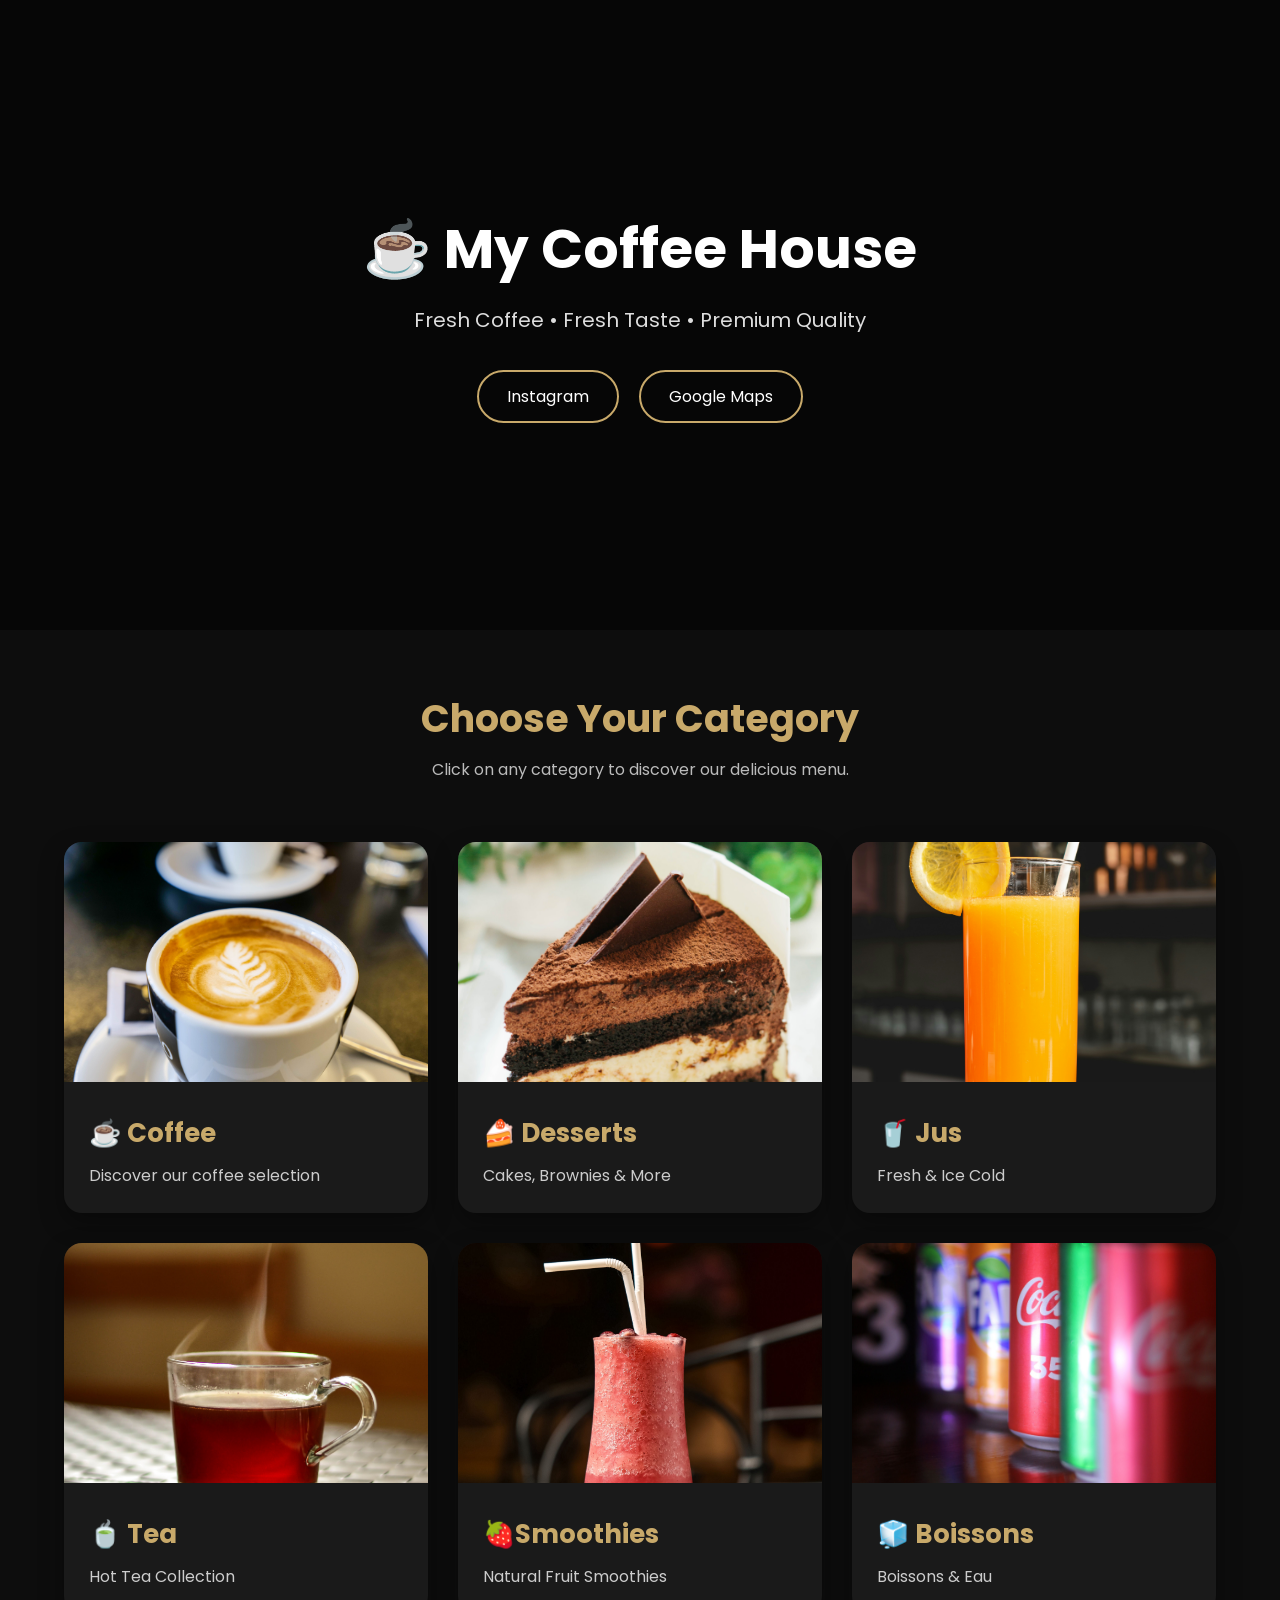
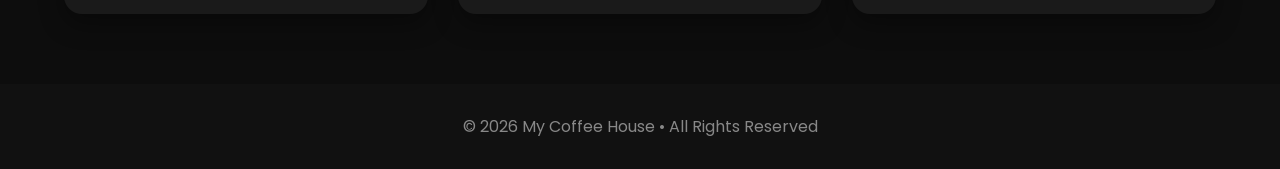
==== index.html @ de6001b2 "done" ====
<!DOCTYPE html>
<html lang="en">
  <head>
    <meta charset="UTF-8" />
    <meta name="viewport" content="width=device-width, initial-scale=1.0" />
    <title>My Coffee House</title>

    <link rel="preconnect" href="https://fonts.googleapis.com" />
    <link rel="preconnect" href="https://fonts.gstatic.com" crossorigin />
    <link
      href="https://fonts.googleapis.com/css2?family=Poppins:wght@300;400;500;600;700&display=swap"
      rel="stylesheet"
    />

    <link rel="stylesheet" href="styles.css" />
  </head>

  <body>
    <header class="hero">
      <div class="overlay"></div>

      <div class="hero-content">
        <h1>☕ My Coffee House</h1>

        <p>Fresh Coffee • Fresh Taste • Premium Quality</p>

        <div class="socials">
          <a href="https://instagram.com" target="_blank"> Instagram </a>

          <a href="https://maps.google.com" target="_blank"> Google Maps </a>
        </div>
      </div>
    </header>

    <section class="welcome">
      <h2>Choose Your Category</h2>

      <p>Click on any category to discover our delicious menu.</p>
    </section>

    <section class="categories">
      <a href="coffe.html" class="category-card">
        <img src="images/coffe.jpg" alt="Coffee" />

        <div class="content">
          <h3>☕ Coffee</h3>

          <span>Discover our coffee selection</span>
        </div>
      </a>

      <a href="desserts.html" class="category-card">
        <img src="images/dessert.jpg" alt="Desserts" />

        <div class="content">
          <h3>🍰 Desserts</h3>

          <span>Cakes, Brownies & More</span>
        </div>
      </a>

      <a href="Jus.html" class="category-card">
        <img src="images/cold.jpg" alt="Cold Drinks" />

        <div class="content">
          <h3>🥤 Jus</h3>

          <span>Fresh & Ice Cold</span>
        </div>
      </a>

      <a href="thé.html" class="category-card">
        <img src="images/tea.jpg" alt="Tea" />

        <div class="content">
          <h3>🍵 Tea</h3>

          <span>Hot Tea Collection</span>
        </div>
      </a>

      <a href="smoothies.html" class="category-card">
        <img src="images/smoothie.jpg" alt="Smoothies" />

        <div class="content">
          <h3>🍓Smoothies</h3>

          <span>Natural Fruit Smoothies</span>
        </div>
      </a>

      <a href="boissons.html" class="category-card">
        <img src="images/boissons.jpg" alt="Snacks" />

        <div class="content">
          <h3>🧊 Boissons</h3>

          <span>Boissons & Eau</span>
        </div>
      </a>
    </section>

    <footer>
      <p>© 2026 My Coffee House • All Rights Reserved</p>
    </footer>
  </body>
</html>
---- styles.css ----
*{
    margin:0;
    padding:0;
    box-sizing:border-box;
}

html{
    scroll-behavior:smooth;
}

body{
    font-family:'Poppins',sans-serif;
    background:#0d0d0d;
    color:#fff;
}

/* HERO */

.hero{
    position:relative;
    height:70vh;
    background:url("https://images.unsplash.com/photo-1501339847302-ac426a4a7cbb") center/cover no-repeat;
    display:flex;
    justify-content:center;
    align-items:center;
    text-align:center;
}

.overlay{
    position:absolute;
    inset:0;
    background:rgba(0,0,0,.55);
}

.hero-content{
    position:relative;
    z-index:2;
}

.hero h1{
    font-size:55px;
    margin-bottom:15px;
    color:#fff;
}

.hero p{
    color:#ddd;
    font-size:20px;
}

.socials{
    margin-top:35px;
    display:flex;
    justify-content:center;
    gap:20px;
    flex-wrap:wrap;
}

.socials a{
    text-decoration:none;
    color:#fff;
    border:2px solid #c8a96a;
    padding:12px 28px;
    border-radius:40px;
    transition:.3s;
}

.socials a:hover{
    background:#c8a96a;
    color:#111;
}

/* WELCOME */

.welcome{
    padding:60px 20px;
    text-align:center;
}

.welcome h2{
    font-size:38px;
    margin-bottom:10px;
    color:#c8a96a;
}

.welcome p{
    color:#bbb;
}

/* CATEGORIES */

.categories{
    width:90%;
    margin:auto;
    display:grid;
    grid-template-columns:repeat(auto-fit,minmax(280px,1fr));
    gap:30px;
    padding-bottom:70px;
}

.category-card{
    background:#1a1a1a;
    border-radius:18px;
    overflow:hidden;
    text-decoration:none;
    color:white;
    transition:.35s;
    box-shadow:0 10px 25px rgba(0,0,0,.35);
}

.category-card:hover{
    transform:translateY(-10px);
    box-shadow:0 18px 40px rgba(200,169,106,.35);
}

.category-card img{
    width:100%;
    height:240px;
    object-fit:cover;
}

.content{
    padding:25px;
}

.content h3{
    color:#c8a96a;
    font-size:26px;
    margin-bottom:10px;
}

.content span{
    color:#ccc;
}

/* FOOTER */

footer{
    background:#111;
    padding:30px;
    text-align:center;
    color:#888;
}

/* RESPONSIVE */

@media(max-width:768px){

.hero{
    height:60vh;
}

.hero h1{
    font-size:38px;
}

.hero p{
    font-size:16px;
}

.socials{
    flex-direction:column;
    align-items:center;
}

.socials a{
    width:220px;
}

.welcome h2{
    font-size:30px;
}

.categories{
    grid-template-columns:1fr;
}

.category-card img{
    height:220px;
}

}
/*coffee*/
body{
    background:#0d0d0d;
    color:white;
    font-family:'Poppins',sans-serif;
}


.menu{
    width:95%;
    margin:auto;
    padding:40px 0;
}


.menu h1{
    color:#c8a96a;
    font-size:35px;
    border-left:3px solid #c8a96a;
    padding-left:20px;
    margin-bottom:30px;
}


.coffee-card{

    background:#181818;

    border:1px solid #3d3220;

    border-radius:18px;

    padding:18px 20px;

    margin:15px 0;

    transition:0.4s;

}


.coffee-card:hover{

    border-color:#c8a96a;

    box-shadow:0 0 20px rgba(200,169,106,0.5);

    background:#222;

}


.coffee-card h3{

    color:white;
    font-size:20px;
    margin:0 0 10px;

}


.coffee-card p{

    color:#c8a96a;

    font-size:18px;

    font-weight:bold;

    margin:0;

}
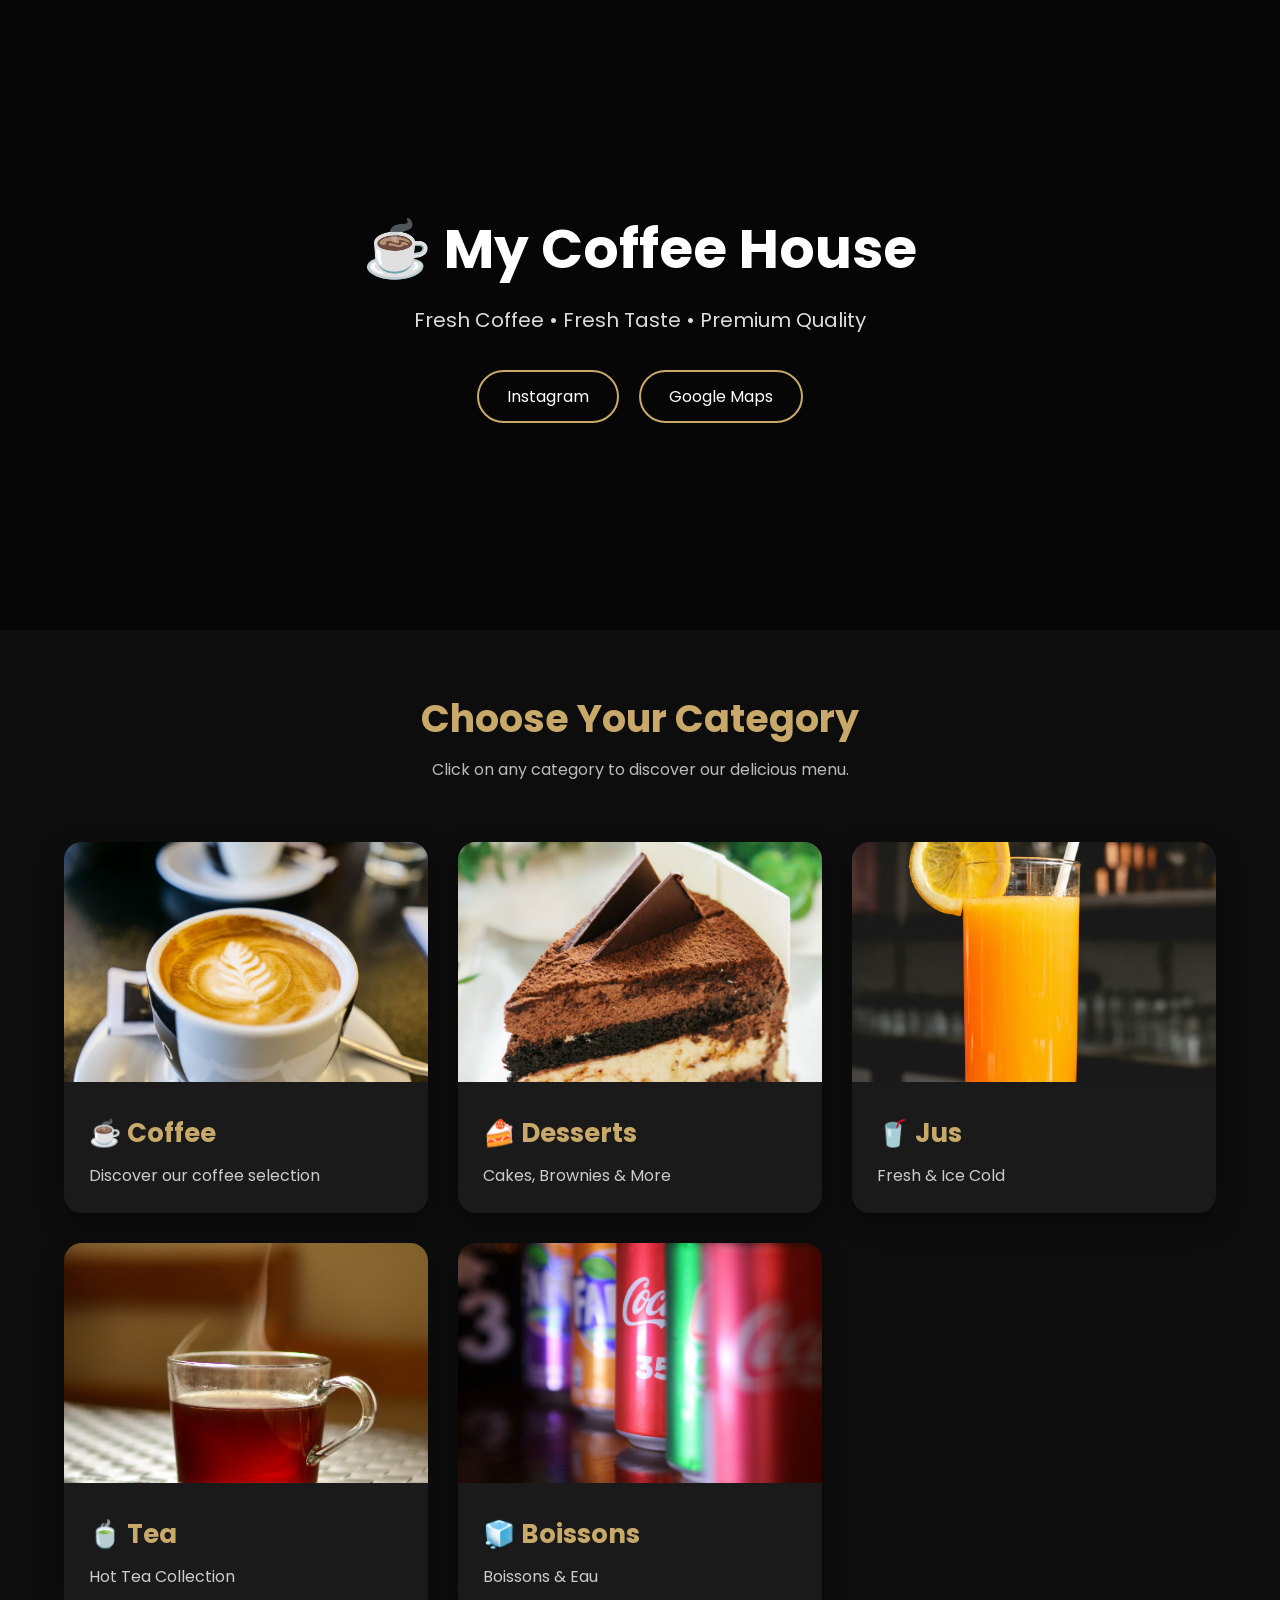
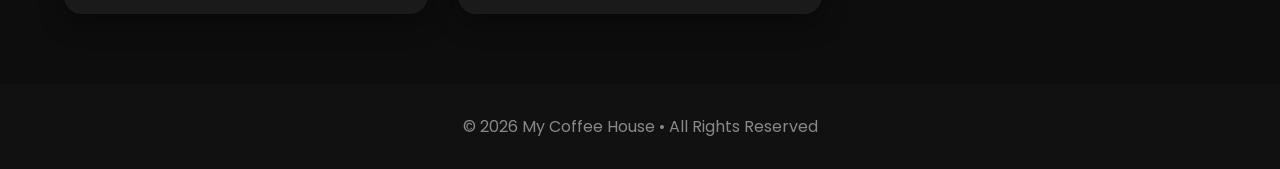
==== commit e2cf2186: "Add files via upload" ====
--- a/index.html
+++ b/index.html
@@ -79,16 +79,6 @@
         </div>
       </a>
 
-      <a href="smoothies.html" class="category-card">
-        <img src="images/smoothie.jpg" alt="Smoothies" />
-
-        <div class="content">
-          <h3>🍓Smoothies</h3>
-
-          <span>Natural Fruit Smoothies</span>
-        </div>
-      </a>
-
       <a href="boissons.html" class="category-card">
         <img src="images/boissons.jpg" alt="Snacks" />
 
